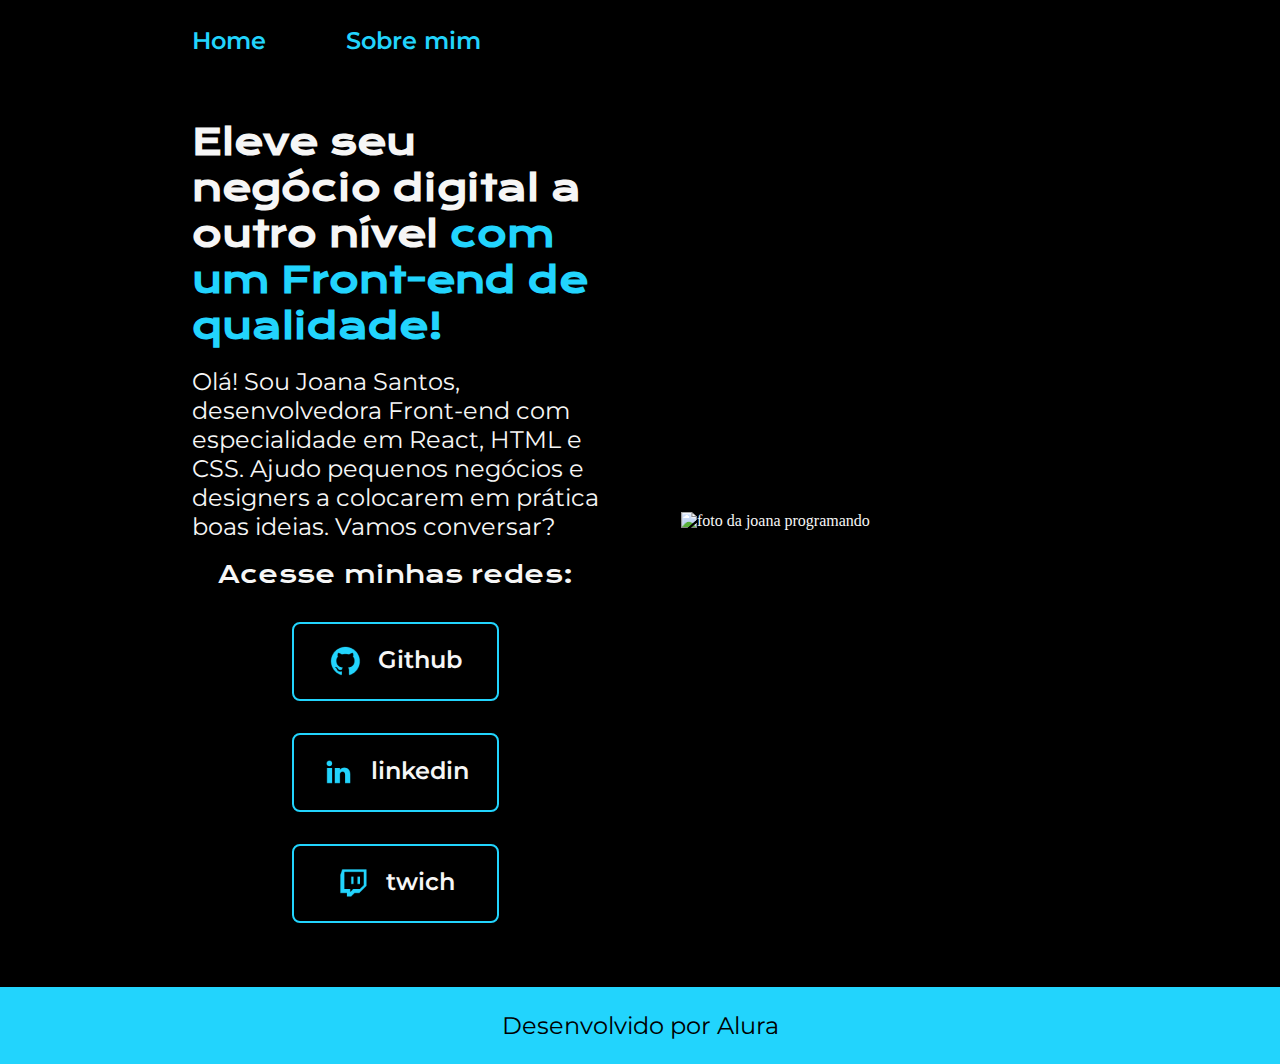
==== index.html @ e0b7c24c "Add files via upload" ====
<!DOCTYPE html>
<html lang="pt-br">
<head>
    <meta charset="UTF-8">
    <meta http-equiv="X-UA-Compatible" content="IE=edge">
    <meta name="viewport" content="width=device-width, initial-scale=1.0">
    <title>Portifilio</title>
    <link rel="stylesheet" href="./styles/style.css">
</head>
<body>
    <header class="cabecalho">
        <nav class="cabecalho__menu">
            <a class="cabecalho__link" href="index.html">Home</a>
            <a class="cabecalho__link" href="about.html">Sobre mim</a>
        </nav>
    </header>
    <main class="apresentacao">
        <section class="apresentacao__conteudo">
            <h1 class="apresentacao__conteudo__titulo">Eleve seu negócio digital a outro nível 
                <strong class="titulo-destaque">com um Front-end 
            de qualidade!</strong></h1>
            <p class="espaco">espaco</p>
            <p class="paragrafo">Olá! Sou Joana Santos, desenvolvedora Front-end com especialidade em React, 
                HTML e CSS. 
            Ajudo pequenos negócios e designers a colocarem em prática boas ideias. 
            Vamos conversar?</p>
            <p class="espaco">espaco</p>
            <div class="apresentacao__links">
                <h2 class="links__subtitulo">Acesse minhas redes:</h2>
            <a class="botoes" href="https://github.com/rafabellerini">
                <img src="./assets/github.png" alt="foto github" >
                Github
            </a>
            <a class="botoes" href="https://linkedin.com/in/rafaellabellerini">
                <img src="./assets/linkedin.png" alt="foto linkedin" >
                linkedin
            </a>
           <a class="botoes" href="https://twitch.tv/guilimadev">
            <img src="./assets/twitch.png" alt="foto twich">
            twich
           </a>

           
        </div>
        </section>
            <img  class="apresentacao__imagem" src="./assets/imagem (2).png" alt="foto da joana programando">
    </main>
    <footer class="rodape">
        <p>Desenvolvido por Alura</p>
    </footer>
</body>
</html>
---- styles/style.css ----
@import url('https://fonts.googleapis.com/css2?family=Krona+One&family=Montserrat:wght@400;600&display=swap');

:root{
    --cor-primaria: #000000;
    --cor-secundaria: #F6F6F6; 
    --cor-terciaria: #22D4FD;
    --cor-botao: #272727;

    --font-primaria: 'Krona One', sans-serif;
    --font-secundaria: 'Montserrat', sans-serif;

}


*{
   margin: 0;
   padding: 0;    
}


body {
    box-sizing: border-box;
    background-color:var(--cor-primaria);
    color:var(--cor-secundaria);
}

.cabecalho{
    padding: 2% 0 0 15%;
}

.cabecalho__menu{
    display: flex;
    gap: 80px;
}

.cabecalho__link{
    font-family: var(--font-secundaria);
    font-size: 1.5rem;
    font-weight: 600;
    color: var(--cor-terciaria);
    text-decoration: none;
}


.titulo-destaque {
      color: var(--cor-terciaria);
     
}
.apresentacao { 
        padding: 5% 15%;
        display: flex;
        align-items: center;
        justify-content: space-between;
       gap: 82px;
}

.apresentacao__conteudo{
    width: 50%;
    display: flex;
    flex-direction: column;
    gap: 40pxyy;
    
}

.apresentacao__conteudo__titulo{
    font-size: 2.25rem;
    font-family: var(--font-primaria);
    text-decoration: none;
}

.paragrafo {
    font-size: 1.5rem;
    font-family: var(--font-secundaria);
   
}

.apresentacao__links{
    display: flex;
    flex-direction: column;
    justify-content: space-between;  
    align-items: center; 
    gap: 32px;
}

.links__subtitulo{
    font-family: var(--font-primaria);
    font-weight: 400;
    font-size: 1.5rem;
}

.botoes{
    display: flex;
    justify-content: center;
    gap: 16px;
    border: 2px solid var(--cor-terciaria);
    width: 50%;
    text-align: center;
    border-radius: 8px;
    font-size: 1.5rem;
    font-weight: 600;
    padding: 21.5px 0;
    text-decoration: none;
    color: var(--cor-secundaria);
    font-family: var(--font-secundaria);
}

 
.botoes:hover{
    background-color: var(--cor-botao);
}

.apresentacao__imagem{
    width: 50%;
}

.rodape{
    padding: 24px;
    color: var(--cor-primaria);
    background-color: var(--cor-terciaria);
    text-align: center;
    font-family: var(--font-secundaria);
    font-size: 1.5rem;
    font-weight: 400;

}

.espaco{
    opacity: 0;
}

@media (max-width: 1200px) {
    .cabecalho{
     padding: 10%;
    }

    .cabecalho__menu{
        justify-content: center;
    }

    .apresentacao{
        flex-direction: column-reverse;
        padding: 5%;
    }
    .apresentacao__conteudo{
        width: auto;
    }
}
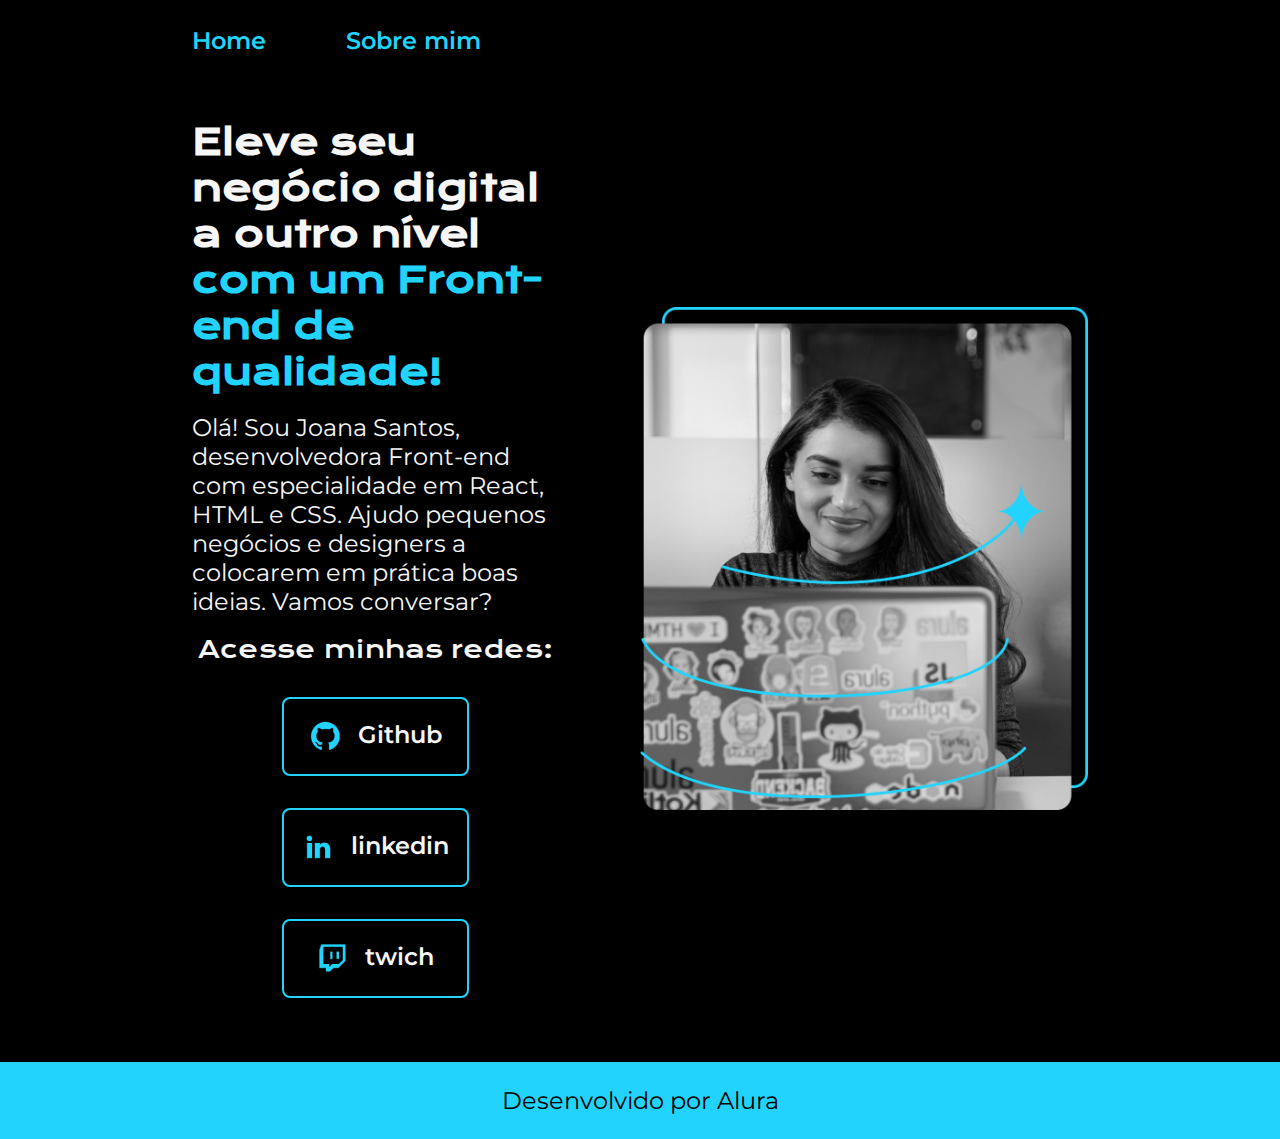
==== commit b6ec1bb8: "Add files via upload" ====
--- a/index.html
+++ b/index.html
@@ -43,7 +43,7 @@
            
         </div>
         </section>
-            <img  class="apresentacao__imagem" src="./assets/imagem (2).png" alt="foto da joana programando">
+            <img  class="apresentacao__imagem" src="./assets/imagem.png " alt="foto da joana programando">
     </main>
     <footer class="rodape">
         <p>Desenvolvido por Alura</p>
